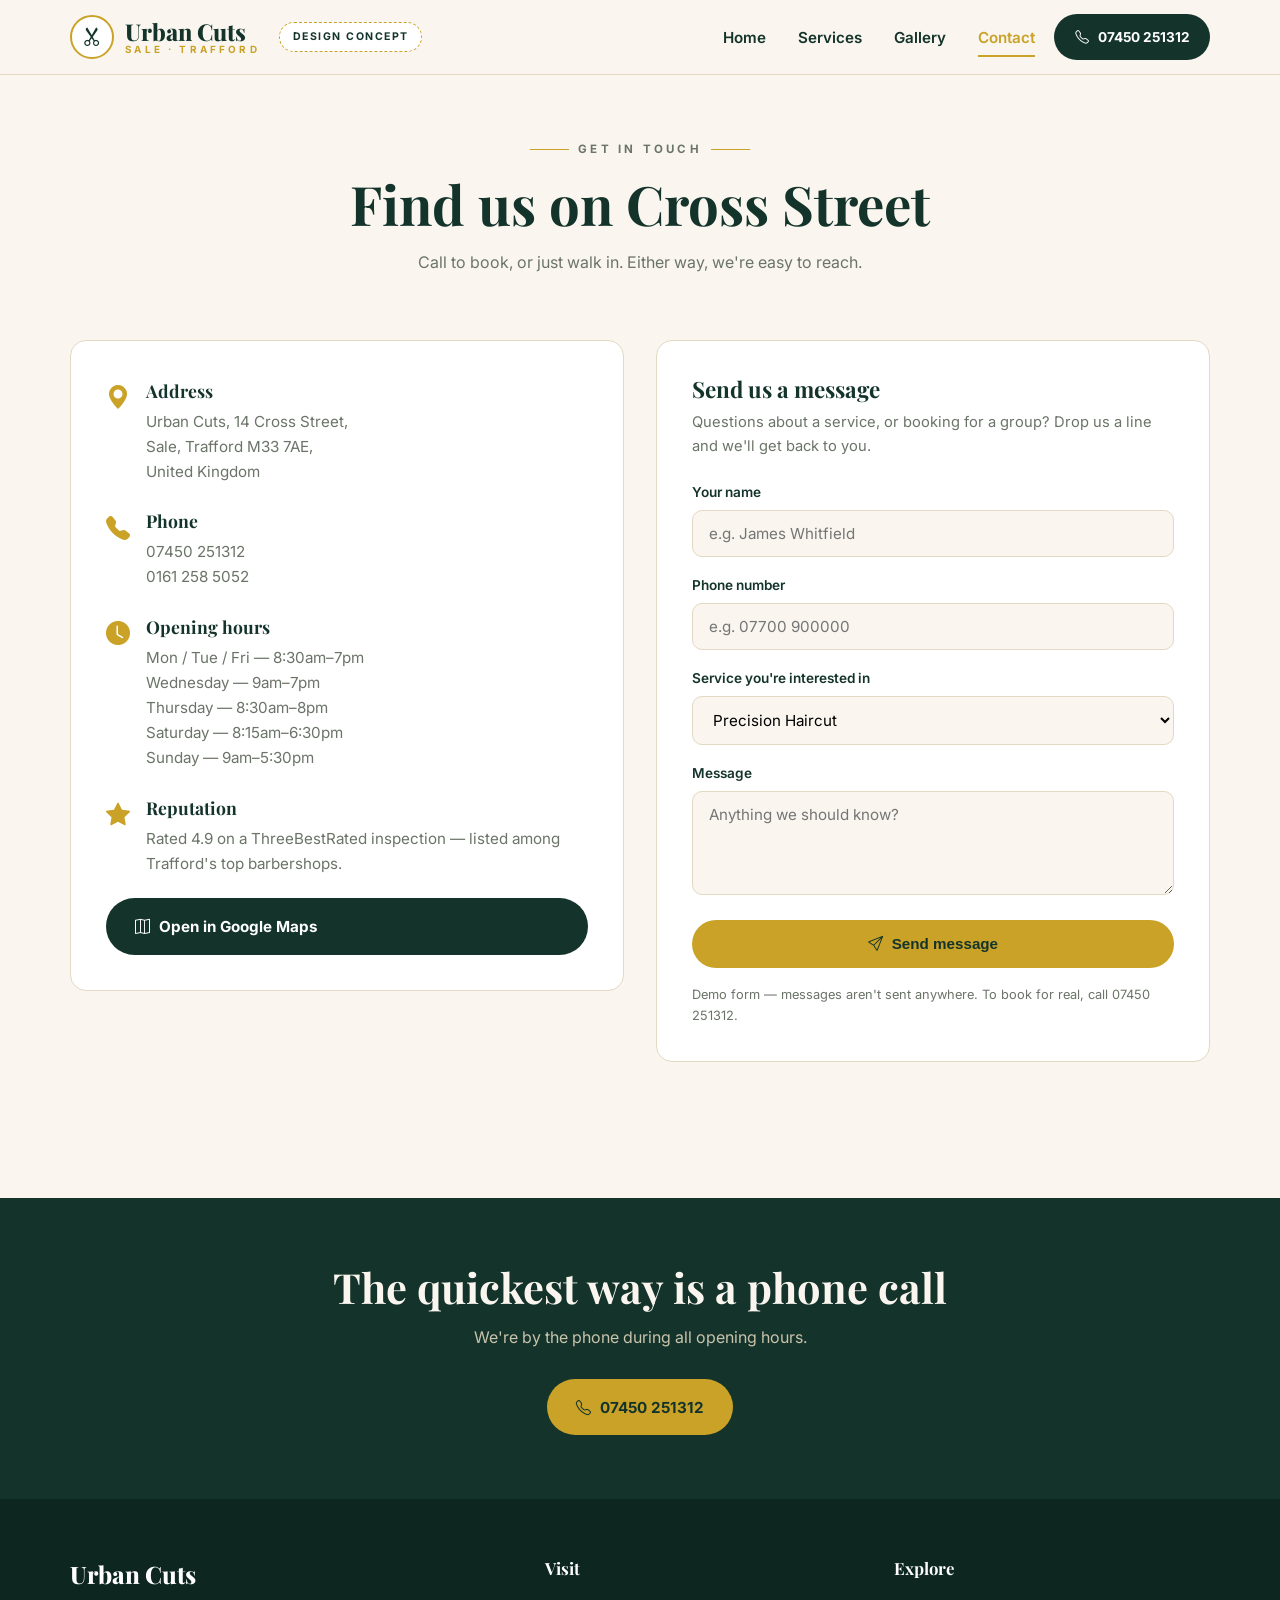
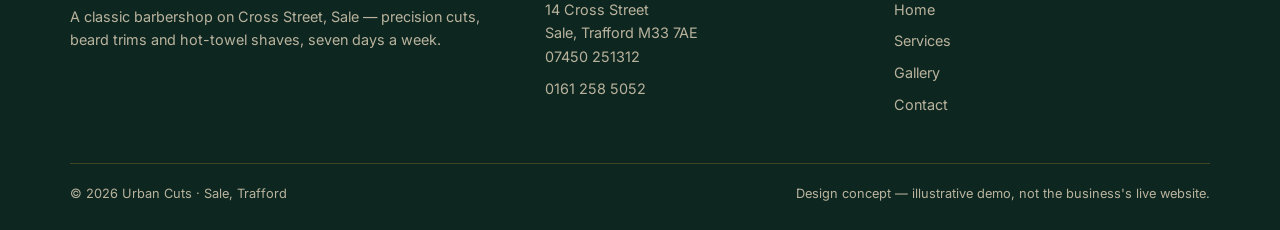
==== contact.html @ 36fb6bbb "Demo website concept for Urban Cuts (Sale, UK)" ====
<!DOCTYPE html>
<html lang="en">
<head>
<meta charset="UTF-8">
<meta name="viewport" content="width=device-width, initial-scale=1.0">
<title>Contact — Urban Cuts, Sale | 14 Cross Street, 07450 251312</title>
<meta name="description" content="Contact Urban Cuts: 14 Cross Street, Sale, Trafford M33 7AE. Call 07450 251312 or 0161 258 5052. Open seven days, including Sundays.">
<link rel="preconnect" href="https://fonts.googleapis.com">
<link rel="preconnect" href="https://fonts.gstatic.com" crossorigin>
<link href="https://fonts.googleapis.com/css2?family=Playfair+Display:ital,wght@0,600;0,700;0,800;1,600&family=Inter:wght@400;500;600;700&display=swap" rel="stylesheet">
<link rel="stylesheet" href="https://cdn.jsdelivr.net/npm/bootstrap-icons@1.11.3/font/bootstrap-icons.min.css">
<link rel="stylesheet" href="styles.css">
</head>
<body>

<div class="nav-scrim"></div>

<header class="site-header">
  <div class="wrap header-in">
    <a class="brand" href="index.html">
      <span class="brand-mark"><i class="bi bi-scissors"></i></span>
      <span class="brand-name">Urban Cuts<small>Sale · Trafford</small></span>
    </a>
    <span class="badge-concept">Design concept</span>
    <nav class="main-nav" id="mainNav">
      <a href="index.html">Home</a>
      <a href="services.html">Services</a>
      <a href="gallery.html">Gallery</a>
      <a href="contact.html" class="active">Contact</a>
    </nav>
    <div class="header-actions">
      <a class="btn btn-forest btn-sm header-cta" href="tel:+447450251312"><i class="bi bi-telephone"></i>07450 251312</a>
      <button class="hamburger" type="button" aria-label="Menu" aria-expanded="false"><i class="bi bi-list"></i></button>
    </div>
  </div>
</header>

<main>
  <section class="page-hero">
    <div class="wrap">
      <p class="kicker">Get in touch</p>
      <h1>Find us on Cross Street</h1>
      <p>Call to book, or just walk in. Either way, we're easy to reach.</p>
    </div>
  </section>

  <section class="section" style="padding-top:1rem">
    <div class="wrap">
      <div class="contact-grid">
        <div class="info-card">
          <div class="info-row">
            <i class="bi bi-geo-alt-fill"></i>
            <div>
              <h4>Address</h4>
              <p>Urban Cuts, 14 Cross Street,<br>Sale, Trafford M33 7AE,<br>United Kingdom</p>
            </div>
          </div>
          <div class="info-row">
            <i class="bi bi-telephone-fill"></i>
            <div>
              <h4>Phone</h4>
              <p><a href="tel:+447450251312">07450 251312</a><br><a href="tel:+441612585052">0161 258 5052</a></p>
            </div>
          </div>
          <div class="info-row">
            <i class="bi bi-clock-fill"></i>
            <div>
              <h4>Opening hours</h4>
              <p>Mon / Tue / Fri — 8:30am–7pm<br>Wednesday — 9am–7pm<br>Thursday — 8:30am–8pm<br>Saturday — 8:15am–6:30pm<br>Sunday — 9am–5:30pm</p>
            </div>
          </div>
          <div class="info-row">
            <i class="bi bi-star-fill"></i>
            <div>
              <h4>Reputation</h4>
              <p>Rated 4.9 on a ThreeBestRated inspection — listed among Trafford's top barbershops.</p>
            </div>
          </div>
          <a class="btn btn-forest" href="https://www.google.com/maps/search/?api=1&query=14+Cross+Street+Sale+Trafford+M33+7AE" target="_blank" rel="noopener"><i class="bi bi-map"></i>Open in Google Maps</a>
        </div>

        <div class="form-card">
          <h3>Send us a message</h3>
          <p>Questions about a service, or booking for a group? Drop us a line and we'll get back to you.</p>
          <form action="#" method="post" onsubmit="return false;">
            <div class="field">
              <label for="f-name">Your name</label>
              <input id="f-name" name="name" type="text" placeholder="e.g. James Whitfield" required>
            </div>
            <div class="field">
              <label for="f-phone">Phone number</label>
              <input id="f-phone" name="phone" type="tel" placeholder="e.g. 07700 900000" required>
            </div>
            <div class="field">
              <label for="f-service">Service you're interested in</label>
              <select id="f-service" name="service">
                <option>Precision Haircut</option>
                <option>Beard Trim &amp; Shaping</option>
                <option>Hot-Towel Shave</option>
                <option>Junior Cut</option>
              </select>
            </div>
            <div class="field">
              <label for="f-msg">Message</label>
              <textarea id="f-msg" name="message" rows="4" placeholder="Anything we should know?"></textarea>
            </div>
            <button class="btn btn-gold" type="submit" style="width:100%;justify-content:center"><i class="bi bi-send"></i>Send message</button>
            <p class="form-note">Demo form — messages aren't sent anywhere. To book for real, call 07450 251312.</p>
          </form>
        </div>
      </div>
    </div>
  </section>

  <section class="cta-strip">
    <div class="wrap">
      <h2>The quickest way is a phone call</h2>
      <p>We're by the phone during all opening hours.</p>
      <a class="btn btn-gold" href="tel:+447450251312"><i class="bi bi-telephone"></i>07450 251312</a>
    </div>
  </section>
</main>

<footer class="site-footer">
  <div class="wrap">
    <div class="footer-grid">
      <div>
        <span class="footer-brand">Urban Cuts</span>
        <p>A classic barbershop on Cross Street, Sale — precision cuts, beard trims and hot-towel shaves, seven days a week.</p>
      </div>
      <div>
        <h4>Visit</h4>
        <p>14 Cross Street<br>Sale, Trafford M33 7AE</p>
        <a href="tel:+447450251312">07450 251312</a>
        <a href="tel:+441612585052">0161 258 5052</a>
      </div>
      <div>
        <h4>Explore</h4>
        <a href="index.html">Home</a>
        <a href="services.html">Services</a>
        <a href="gallery.html">Gallery</a>
        <a href="contact.html">Contact</a>
      </div>
    </div>
    <div class="footer-bottom">
      <span>© 2026 Urban Cuts · Sale, Trafford</span>
      <span>Design concept — illustrative demo, not the business's live website.</span>
    </div>
  </div>
</footer>

<script src="app.js"></script>
</body>
</html>
---- styles.css ----
/* Urban Cuts — classic light barbershop concept */
:root{
  --ivory:#FAF6EF;
  --ivory-deep:#F3ECDD;
  --forest:#14342B;
  --forest-soft:#1E4A3D;
  --gold:#C9A227;
  --gold-soft:#E7D08A;
  --ink:#22302A;
  --muted:#6B7468;
  --card:#FFFFFF;
  --line:#E3D9C2;
  --serif:'Playfair Display',Georgia,serif;
  --sans:'Inter',system-ui,-apple-system,sans-serif;
}
*{margin:0;padding:0;box-sizing:border-box}
html{scroll-behavior:smooth}
body{font-family:var(--sans);background:var(--ivory);color:var(--ink);line-height:1.65;font-size:16px}
img{max-width:100%;display:block}
.wrap{width:min(1140px,92%);margin:0 auto}
h1,h2,h3,.serif{font-family:var(--serif);color:var(--forest);line-height:1.18;font-weight:700}
.kicker{display:inline-flex;align-items:center;gap:.6rem;text-transform:uppercase;letter-spacing:.28em;font-size:.72rem;font-weight:700;color:var(--gold)}
.kicker::before,.kicker::after{content:"";width:2.4rem;height:1px;background:var(--gold)}
.section{padding:5.5rem 0}
.section-head{text-align:center;max-width:640px;margin:0 auto 3rem}
.section-head h2{font-size:clamp(2rem,4vw,2.8rem);margin:.9rem 0 .8rem}
.section-head p{color:var(--muted)}

/* ---------- Header ---------- */
.site-header{position:sticky;top:0;z-index:900;background:rgba(250,246,239,.97);backdrop-filter:blur(6px);border-bottom:1px solid var(--line)}
.header-in{display:flex;align-items:center;gap:1.2rem;padding:.9rem 0}
.brand{display:flex;align-items:center;gap:.7rem;text-decoration:none}
.brand-mark{width:44px;height:44px;border:2px solid var(--gold);border-radius:50%;display:grid;place-items:center;color:var(--forest);font-size:1.25rem;background:#fff}
.brand-name{font-family:var(--serif);font-size:1.45rem;font-weight:800;color:var(--forest);line-height:1.05;display:block}
.brand-name small{display:block;font-family:var(--sans);font-size:.62rem;letter-spacing:.32em;text-transform:uppercase;color:var(--gold);font-weight:700}
.badge-concept{font-size:.66rem;letter-spacing:.14em;text-transform:uppercase;font-weight:700;color:var(--forest);border:1.5px dashed var(--gold);border-radius:999px;padding:.32rem .8rem;background:#fff;white-space:nowrap}
.main-nav{display:flex;gap:2rem;margin-left:auto}
.main-nav a{text-decoration:none;color:var(--forest);font-weight:600;font-size:.95rem;position:relative;padding:.3rem 0}
.main-nav a::after{content:"";position:absolute;left:0;bottom:-2px;width:0;height:2px;background:var(--gold);transition:width .25s}
.main-nav a:hover::after,.main-nav a.active::after{width:100%}
.main-nav a.active{color:var(--gold)}
.header-actions{display:flex;align-items:center;gap:.8rem}
.btn{display:inline-flex;align-items:center;gap:.55rem;text-decoration:none;font-weight:700;font-size:.95rem;border-radius:999px;padding:.85rem 1.7rem;transition:transform .18s,box-shadow .18s,background .18s;cursor:pointer;border:2px solid transparent}
.btn:hover{transform:translateY(-2px)}
.btn-forest{background:var(--forest);color:#fff}
.btn-forest:hover{background:var(--forest-soft);box-shadow:0 10px 24px rgba(20,52,43,.28)}
.btn-ghost{border-color:var(--forest);color:var(--forest);background:transparent}
.btn-ghost:hover{background:var(--forest);color:#fff}
.btn-gold{background:var(--gold);color:var(--forest)}
.btn-gold:hover{background:#d9b63c;box-shadow:0 10px 24px rgba(201,162,39,.35)}
.btn-sm{padding:.6rem 1.15rem;font-size:.85rem}
.hamburger{display:none;background:none;border:1.5px solid var(--line);border-radius:10px;width:44px;height:44px;font-size:1.4rem;color:var(--forest);cursor:pointer;position:relative;z-index:1001}

/* ---------- Hero (centered) ---------- */
.hero{padding:4.5rem 0 5.5rem;text-align:center;position:relative;overflow:hidden}
.hero::before{content:"";position:absolute;top:-120px;left:50%;transform:translateX(-50%);width:640px;height:640px;border:1.5px solid var(--line);border-radius:50%;opacity:.5;pointer-events:none}
.hero .kicker{margin-bottom:1.2rem}
.hero h1{font-size:clamp(2.6rem,6vw,4.4rem);max-width:820px;margin:0 auto 1.1rem}
.hero h1 em{font-style:italic;color:var(--gold)}
.hero .lead{max-width:620px;margin:0 auto 2rem;color:var(--muted);font-size:1.12rem}
.hero-cta{display:flex;gap:1rem;justify-content:center;flex-wrap:wrap;margin-bottom:3.2rem}
.hero-frame{max-width:960px;margin:0 auto;position:relative}
.hero-frame img{width:100%;height:clamp(280px,46vw,520px);object-fit:cover;border-radius:18px;border:6px solid #fff;outline:2px solid var(--gold);outline-offset:8px;box-shadow:0 30px 60px rgba(20,52,43,.16)}
.hero-stamp{position:absolute;top:-34px;right:4%;background:var(--forest);color:#fff;border-radius:50%;width:118px;height:118px;display:grid;place-items:center;text-align:center;font-family:var(--serif);font-size:.92rem;line-height:1.25;border:3px solid var(--gold);box-shadow:0 14px 30px rgba(20,52,43,.3)}
.hero-stamp strong{color:var(--gold-soft);font-size:1.5rem;display:block}

/* ---------- Highlights row ---------- */
.highlights{background:var(--forest);color:var(--ivory)}
.highlights .wrap{display:grid;grid-template-columns:repeat(3,1fr);gap:1.5rem;padding:2.2rem 0}
.highlight{display:flex;align-items:center;justify-content:center;gap:1rem;text-align:left}
.highlight i{font-size:1.9rem;color:var(--gold)}
.highlight .h-title{font-family:var(--serif);font-size:1.12rem;font-weight:700;display:block}
.highlight .h-sub{font-size:.85rem;color:#D8D2BF;display:block}

/* ---------- Services grid ---------- */
.services-grid{display:grid;grid-template-columns:repeat(4,1fr);gap:1.6rem}
.service-card{background:var(--card);border:1px solid var(--line);border-radius:16px;overflow:hidden;transition:transform .22s,box-shadow .22s;display:flex;flex-direction:column}
.service-card:hover{transform:translateY(-6px);box-shadow:0 22px 44px rgba(20,52,43,.13)}
.service-card img{height:190px;width:100%;object-fit:cover}
.service-body{padding:1.4rem 1.4rem 1.6rem;display:flex;flex-direction:column;gap:.6rem;flex:1}
.service-body h3{font-size:1.3rem}
.service-body p{color:var(--muted);font-size:.92rem}
.service-body .tag{margin-top:auto;align-self:flex-start;font-size:.72rem;letter-spacing:.18em;text-transform:uppercase;font-weight:700;color:var(--gold);border-bottom:2px solid var(--gold-soft);padding-bottom:.15rem}
.services-more{text-align:center;margin-top:2.4rem}

/* ---------- Craft / process ---------- */
.craft{background:var(--forest);color:var(--ivory);position:relative;overflow:hidden}
.craft .section-head h2,.craft .section-head .kicker{color:var(--ivory)}
.craft .section-head p{color:#C9C3AC}
.craft-grid{display:grid;grid-template-columns:repeat(3,1fr);gap:1.6rem;margin-top:1rem}
.craft-step{background:rgba(255,255,255,.05);border:1px solid rgba(201,162,39,.35);border-radius:16px;padding:2.2rem 1.8rem;text-align:center;position:relative}
.craft-step .num{font-family:var(--serif);font-size:3rem;color:var(--gold);display:block;margin-bottom:.6rem}
.craft-step h3{color:var(--ivory);font-size:1.35rem;margin-bottom:.6rem}
.craft-step p{color:#C9C3AC;font-size:.93rem}
.craft-side{display:grid;grid-template-columns:1fr 1fr;gap:2.5rem;align-items:center;margin-top:3.5rem}
.craft-side img{border-radius:16px;border:5px solid rgba(255,255,255,.12);height:340px;width:100%;object-fit:cover}
.craft-side h3{color:var(--ivory);font-size:1.7rem;margin-bottom:.8rem}
.craft-side p{color:#C9C3AC}

/* ---------- Visit band ---------- */
.visit{background:var(--ivory-deep);border-top:1px solid var(--line);border-bottom:1px solid var(--line)}
.visit-grid{display:grid;grid-template-columns:1.1fr 1fr;gap:2rem;align-items:stretch}
.visit-card{background:#fff;border:1px solid var(--line);border-radius:16px;padding:2.2rem}
.visit-card h3{font-size:1.4rem;margin-bottom:1rem;display:flex;align-items:center;gap:.6rem}
.visit-card h3 i{color:var(--gold)}
.visit-card address{font-style:normal;color:var(--muted);margin-bottom:1.2rem}
.visit-card address strong{color:var(--forest)}
.phone-lines{display:flex;flex-direction:column;gap:.7rem;margin-bottom:1.6rem}
.phone-lines a{display:flex;align-items:center;gap:.7rem;text-decoration:none;color:var(--forest);font-weight:700;font-size:1.1rem}
.phone-lines a i{color:var(--gold);font-size:1.2rem}
.hours-table{width:100%;border-collapse:collapse;font-size:.93rem}
.hours-table td{padding:.55rem 0;border-bottom:1px dashed var(--line)}
.hours-table td:last-child{text-align:right;font-weight:600;color:var(--forest)}
.hours-table tr.today td{color:var(--gold);font-weight:700}
.map-cta{margin-top:1.4rem}

/* ---------- FAQ ---------- */
.faq-list{max-width:760px;margin:0 auto;display:flex;flex-direction:column;gap:1rem}
.faq-item{background:#fff;border:1px solid var(--line);border-radius:12px;overflow:hidden}
.faq-q{width:100%;background:none;border:none;cursor:pointer;display:flex;justify-content:space-between;align-items:center;gap:1rem;padding:1.15rem 1.4rem;font-family:var(--serif);font-size:1.1rem;font-weight:700;color:var(--forest);text-align:left}
.faq-q i{color:var(--gold);font-size:1.2rem;transition:transform .25s;flex-shrink:0}
.faq-item.open .faq-q i{transform:rotate(45deg)}
.faq-a{max-height:0;overflow:hidden;transition:max-height .3s ease}
.faq-a p{padding:0 1.4rem 1.3rem;color:var(--muted)}

/* ---------- Page hero (inner pages) ---------- */
.page-hero{text-align:center;padding:3.5rem 0 3rem}
.page-hero h1{font-size:clamp(2.2rem,5vw,3.4rem);margin:.8rem 0}
.page-hero p{color:var(--muted);max-width:620px;margin:0 auto}
.page-hero img.page-art{max-width:820px;width:100%;height:320px;object-fit:cover;border-radius:16px;border:6px solid #fff;outline:2px solid var(--gold);outline-offset:6px;margin:2.4rem auto 0;box-shadow:0 24px 48px rgba(20,52,43,.14)}

/* ---------- Service detail rows ---------- */
.detail-row{display:grid;grid-template-columns:1fr 1fr;gap:3rem;align-items:center;margin-bottom:4.5rem}
.detail-row.flip .detail-media{order:2}
.detail-media img{border-radius:16px;height:340px;width:100%;object-fit:cover;border:5px solid #fff;outline:1.5px solid var(--line);box-shadow:0 18px 38px rgba(20,52,43,.12)}
.detail-copy .step-no{font-size:.72rem;letter-spacing:.3em;text-transform:uppercase;color:var(--gold);font-weight:700}
.detail-copy h2{font-size:clamp(1.7rem,3.4vw,2.3rem);margin:.6rem 0 .9rem}
.detail-copy p{color:var(--muted);margin-bottom:1.1rem}
.detail-copy ul{list-style:none;display:flex;flex-direction:column;gap:.55rem}
.detail-copy li{display:flex;gap:.7rem;align-items:flex-start;color:var(--ink);font-size:.95rem}
.detail-copy li i{color:var(--gold);margin-top:.25rem}

/* ---------- Gallery ---------- */
.gallery-grid{display:grid;grid-template-columns:repeat(2,1fr);gap:1.8rem}
.g-item{position:relative;border-radius:16px;overflow:hidden;border:5px solid #fff;outline:1.5px solid var(--line);box-shadow:0 18px 38px rgba(20,52,43,.1)}
.g-item img{height:340px;width:100%;object-fit:cover;transition:transform .4s}
.g-item:hover img{transform:scale(1.04)}
.g-cap{position:absolute;left:0;right:0;bottom:0;background:linear-gradient(transparent,rgba(20,52,43,.88));color:#fff;padding:2.6rem 1.4rem 1.2rem}
.g-cap h3{color:#fff;font-size:1.2rem}
.g-cap p{font-size:.86rem;color:#D8D2BF}

/* ---------- Contact ---------- */
.contact-grid{display:grid;grid-template-columns:1fr 1fr;gap:2rem;align-items:start;margin-bottom:3rem}
.info-card{background:#fff;border:1px solid var(--line);border-radius:16px;padding:2.2rem;display:flex;flex-direction:column;gap:1.4rem}
.info-row{display:flex;gap:1rem;align-items:flex-start}
.info-row i{font-size:1.5rem;color:var(--gold);margin-top:.15rem}
.info-row h4{font-family:var(--serif);color:var(--forest);font-size:1.1rem;margin-bottom:.25rem}
.info-row p,.info-row a{color:var(--muted);font-size:.95rem;text-decoration:none}
.info-row a:hover{color:var(--forest)}
.form-card{background:#fff;border:1px solid var(--line);border-radius:16px;padding:2.2rem}
.form-card h3{font-size:1.4rem;margin-bottom:.5rem}
.form-card>p{color:var(--muted);font-size:.92rem;margin-bottom:1.4rem}
.field{margin-bottom:1.1rem}
.field label{display:block;font-weight:600;font-size:.85rem;margin-bottom:.4rem;color:var(--forest)}
.field input,.field textarea,.field select{width:100%;border:1.5px solid var(--line);border-radius:10px;padding:.8rem 1rem;font-family:var(--sans);font-size:.95rem;background:var(--ivory)}
.field input:focus,.field textarea:focus{outline:2px solid var(--gold);border-color:var(--gold)}
.form-note{font-size:.8rem;color:var(--muted);margin-top:1rem}

/* ---------- CTA strip ---------- */
.cta-strip{background:var(--forest);text-align:center;padding:4rem 0;color:var(--ivory)}
.cta-strip h2{color:var(--ivory);font-size:clamp(1.8rem,4vw,2.6rem);margin-bottom:.8rem}
.cta-strip p{color:#C9C3AC;max-width:560px;margin:0 auto 1.8rem}

/* ---------- Footer ---------- */
.site-footer{background:#0E2620;color:#B9B39D;padding:3.5rem 0 1.6rem;font-size:.9rem}
.footer-grid{display:grid;grid-template-columns:1.4fr 1fr 1fr;gap:2rem;margin-bottom:2.4rem}
.footer-grid h4{font-family:var(--serif);color:#fff;margin-bottom:.9rem;font-size:1.05rem}
.footer-grid a{color:#B9B39D;text-decoration:none;display:block;margin-bottom:.5rem}
.footer-grid a:hover{color:var(--gold-soft)}
.footer-brand{font-family:var(--serif);color:#fff;font-size:1.5rem;font-weight:800;display:block;margin-bottom:.6rem}
.footer-bottom{border-top:1px solid rgba(201,162,39,.25);padding-top:1.2rem;display:flex;justify-content:space-between;gap:1rem;flex-wrap:wrap;font-size:.8rem}

/* ---------- Mobile ---------- */
@media (max-width:900px){
  /* backdrop-filter traps fixed descendants to the header box; drop it on mobile so the dropdown nav is viewport-fixed */
  .site-header{backdrop-filter:none;-webkit-backdrop-filter:none;z-index:1001}
  .services-grid{grid-template-columns:repeat(2,1fr)}
  .craft-grid{grid-template-columns:1fr}
  .visit-grid,.craft-side,.contact-grid,.detail-row{grid-template-columns:1fr}
  .detail-row.flip .detail-media{order:0}
  .highlights .wrap{grid-template-columns:1fr;gap:1.2rem;padding:1.6rem 0}
  .highlight{justify-content:flex-start}
  .footer-grid{grid-template-columns:1fr}
  .header-cta{display:none}
  .badge-concept{display:none}
  .hamburger{display:grid;place-items:center}
  /* Mobile dropdown nav — renders above page content */
  .main-nav{position:fixed;top:0;right:0;bottom:0;width:min(320px,80vw);background:var(--ivory);flex-direction:column;justify-content:flex-start;align-items:stretch;padding:5.5rem 2rem 2rem;gap:0;margin:0;z-index:1000;box-shadow:-18px 0 44px rgba(20,52,43,.22);border-left:1px solid var(--line);transform:translateX(105%);transition:transform .3s ease}
  .main-nav.open{transform:translateX(0)}
  .main-nav a{font-size:1.15rem;padding:.9rem 0;border-bottom:1px solid var(--line)}
  .nav-scrim{position:fixed;inset:0;background:rgba(14,38,32,.45);z-index:999;opacity:0;pointer-events:none;transition:opacity .3s}
  .nav-scrim.show{opacity:1;pointer-events:auto}
  body.nav-open{overflow:hidden}
  .hero-stamp{width:96px;height:96px;font-size:.78rem;top:-26px}
  .section{padding:3.5rem 0}
}
@media (max-width:560px){
  .services-grid{grid-template-columns:1fr}
  .gallery-grid{grid-template-columns:1fr}
  .hero-cta .btn{width:100%;justify-content:center}
}
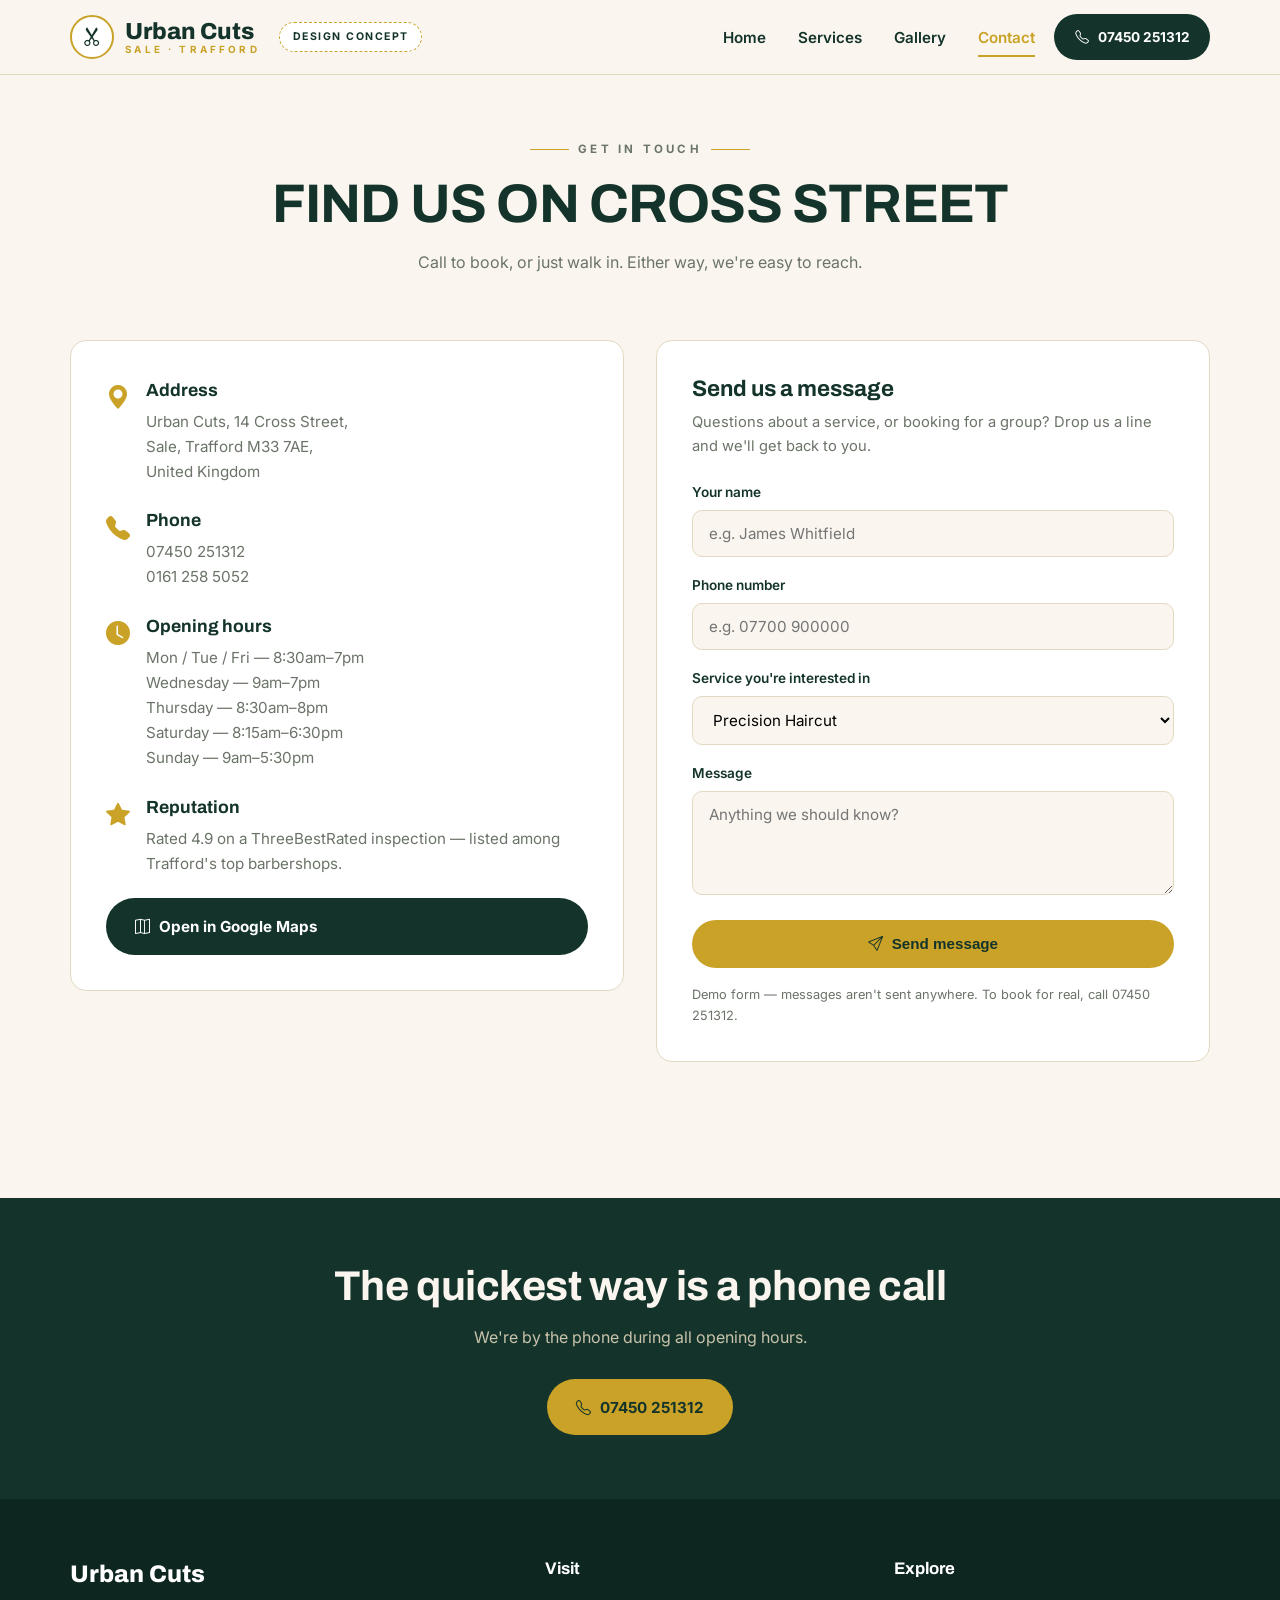
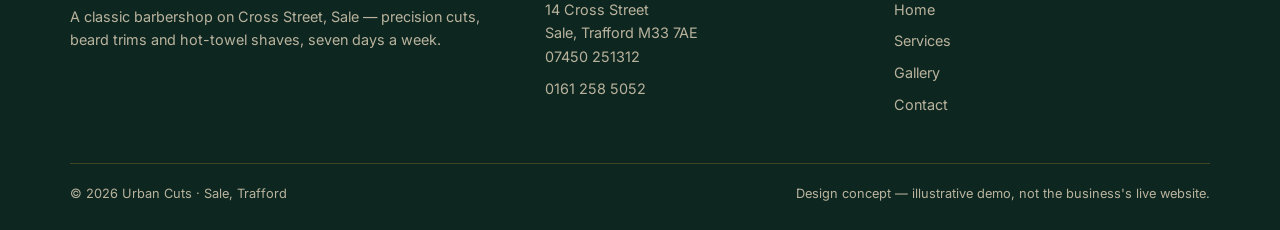
==== commit 9bde185d: "Demo website concept for Urban Cuts (Sale)" ====
--- a/contact.html
+++ b/contact.html
@@ -7,7 +7,7 @@
 <meta name="description" content="Contact Urban Cuts: 14 Cross Street, Sale, Trafford M33 7AE. Call 07450 251312 or 0161 258 5052. Open seven days, including Sundays.">
 <link rel="preconnect" href="https://fonts.googleapis.com">
 <link rel="preconnect" href="https://fonts.gstatic.com" crossorigin>
-<link href="https://fonts.googleapis.com/css2?family=Playfair+Display:ital,wght@0,600;0,700;0,800;1,600&family=Inter:wght@400;500;600;700&display=swap" rel="stylesheet">
+<link href="https://fonts.googleapis.com/css2?family=Archivo:ital,wght@0,600;0,700;0,800;0,900;1,700&family=Inter:wght@400;500;600;700&display=swap" rel="stylesheet">
 <link rel="stylesheet" href="https://cdn.jsdelivr.net/npm/bootstrap-icons@1.11.3/font/bootstrap-icons.min.css">
 <link rel="stylesheet" href="styles.css">
 </head>
--- a/styles.css
+++ b/styles.css
@@ -10,7 +10,7 @@
   --muted:#6B7468;
   --card:#FFFFFF;
   --line:#E3D9C2;
-  --serif:'Playfair Display',Georgia,serif;
+  --serif:'Archivo','Inter',sans-serif;
   --sans:'Inter',system-ui,-apple-system,sans-serif;
 }
 *{margin:0;padding:0;box-sizing:border-box}
@@ -209,3 +209,9 @@
   .gallery-grid{grid-template-columns:1fr}
   .hero-cta .btn{width:100%;justify-content:center}
 }
+
+/* Typography: barber display — Archivo, uppercase, tight */
+.hero h1{text-transform:uppercase;letter-spacing:-.015em;font-weight:800}
+.hero h1 em{font-style:normal;color:var(--gold)}
+.page-hero h1{text-transform:uppercase;letter-spacing:-.015em}
+h2{letter-spacing:-.01em}
